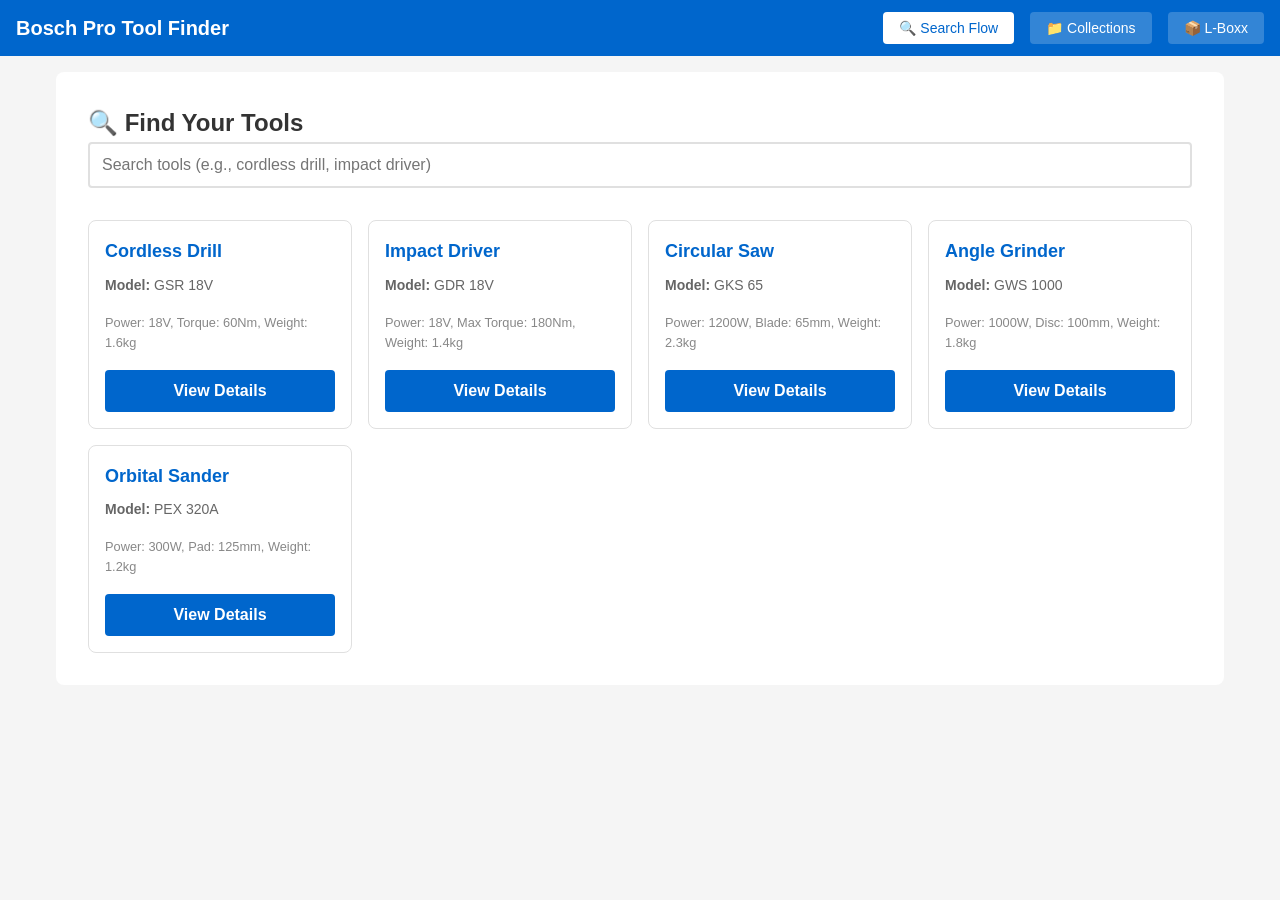
==== prototype/index.html @ 0301fd2c "S1-004: Wireframes & UI/UX Mockups - all 5 AC complete, 5 pts delivered, Design System finalized AC1" ====
<!DOCTYPE html>
<html lang="en">
<head>
    <meta charset="UTF-8">
    <meta name="viewport" content="width=device-width, initial-scale=1.0">
    <title>Bosch Pro Tool Finder - Interactive Prototype</title>
    <style>
        * {
            margin: 0;
            padding: 0;
            box-sizing: border-box;
        }

        :root {
            --primary-blue: #0066CC;
            --secondary-blue: #003D99;
            --accent-green: #00B050;
            --neutral-white: #FFFFFF;
            --neutral-light: #F5F5F5;
            --neutral-medium: #E0E0E0;
            --neutral-dark: #333333;
            --focus-outline: 2px solid #0066CC;
        }

        body {
            font-family: -apple-system, BlinkMacSystemFont, 'Segoe UI', Roboto, 'Helvetica Neue', Arial, sans-serif;
            color: var(--neutral-dark);
            background-color: var(--neutral-light);
            line-height: 1.6;
        }

        /* Navigation */
        nav {
            background: var(--primary-blue);
            padding: 0.75rem 1rem;
            display: flex;
            gap: 1rem;
            align-items: center;
            flex-wrap: wrap;
        }

        nav h1 {
            color: var(--neutral-white);
            font-size: 1.25rem;
            margin-right: auto;
        }

        nav button {
            background: rgba(255, 255, 255, 0.2);
            color: var(--neutral-white);
            border: none;
            padding: 0.5rem 1rem;
            border-radius: 4px;
            cursor: pointer;
            font-size: 0.875rem;
            transition: background 0.2s;
        }

        nav button:hover,
        nav button.active {
            background: var(--neutral-white);
            color: var(--primary-blue);
        }

        nav button:focus {
            outline: var(--focus-outline);
            outline-offset: 2px;
        }

        /* Main Container */
        main {
            padding: 1rem;
            max-width: 1200px;
            margin: 0 auto;
        }

        .screen {
            display: none;
            animation: fadeIn 0.3s ease-in;
        }

        .screen.active {
            display: block;
        }

        @keyframes fadeIn {
            from { opacity: 0; }
            to { opacity: 1; }
        }

        /* Buttons */
        .btn {
            padding: 0.75rem 1.5rem;
            border: none;
            border-radius: 4px;
            cursor: pointer;
            font-size: 1rem;
            transition: all 0.2s;
            font-weight: 600;
        }

        .btn-primary {
            background: var(--primary-blue);
            color: var(--neutral-white);
        }

        .btn-primary:hover {
            background: var(--secondary-blue);
        }

        .btn-primary:focus {
            outline: var(--focus-outline);
            outline-offset: 2px;
        }

        .btn-secondary {
            background: var(--neutral-medium);
            color: var(--neutral-dark);
        }

        .btn-secondary:hover {
            background: #d0d0d0;
        }

        .btn-secondary:focus {
            outline: var(--focus-outline);
            outline-offset: 2px;
        }

        /* Flow 1: Search → Detail → Favorite */
        .search-section {
            background: var(--neutral-white);
            padding: 2rem;
            border-radius: 8px;
            margin-bottom: 2rem;
        }

        .search-input {
            width: 100%;
            padding: 0.75rem;
            font-size: 1rem;
            border: 2px solid var(--neutral-medium);
            border-radius: 4px;
            margin-bottom: 1rem;
        }

        .search-input:focus {
            outline: var(--focus-outline);
            border-color: var(--primary-blue);
        }

        .tools-grid {
            display: grid;
            grid-template-columns: repeat(auto-fill, minmax(250px, 1fr));
            gap: 1rem;
            margin-top: 1rem;
        }

        .tool-card {
            background: var(--neutral-white);
            border: 1px solid var(--neutral-medium);
            border-radius: 8px;
            padding: 1rem;
            cursor: pointer;
            transition: all 0.2s;
        }

        .tool-card:hover {
            box-shadow: 0 4px 12px rgba(0, 0, 0, 0.1);
            border-color: var(--primary-blue);
        }

        .tool-card:focus {
            outline: var(--focus-outline);
        }

        .tool-card h3 {
            color: var(--primary-blue);
            margin-bottom: 0.5rem;
            font-size: 1.125rem;
        }

        .tool-card p {
            font-size: 0.875rem;
            color: #666;
            margin-bottom: 1rem;
        }

        .tool-card .details-btn {
            width: 100%;
        }

        /* Tool Detail View */
        .detail-section {
            background: var(--neutral-white);
            padding: 2rem;
            border-radius: 8px;
        }

        .detail-header {
            display: flex;
            justify-content: space-between;
            align-items: start;
            margin-bottom: 2rem;
            flex-wrap: wrap;
            gap: 1rem;
        }

        .detail-header h2 {
            color: var(--primary-blue);
            font-size: 1.75rem;
        }

        .detail-specs {
            background: var(--neutral-light);
            padding: 1.5rem;
            border-radius: 8px;
            margin: 1.5rem 0;
        }

        .detail-specs h3 {
            color: var(--neutral-dark);
            margin-bottom: 1rem;
            font-size: 1.125rem;
        }

        .spec-item {
            display: flex;
            justify-content: space-between;
            padding: 0.5rem 0;
            border-bottom: 1px solid var(--neutral-medium);
        }

        .spec-item:last-child {
            border-bottom: none;
        }

        .spec-label {
            font-weight: 600;
            color: var(--neutral-dark);
        }

        .spec-value {
            color: #666;
        }

        /* Collection Manager Flow */
        .collection-section {
            background: var(--neutral-white);
            padding: 2rem;
            border-radius: 8px;
            margin-bottom: 2rem;
        }

        .form-group {
            margin-bottom: 1.5rem;
        }

        .form-group label {
            display: block;
            margin-bottom: 0.5rem;
            font-weight: 600;
            color: var(--neutral-dark);
        }

        .form-group input,
        .form-group textarea {
            width: 100%;
            padding: 0.75rem;
            font-size: 1rem;
            border: 2px solid var(--neutral-medium);
            border-radius: 4px;
            font-family: inherit;
        }

        .form-group input:focus,
        .form-group textarea:focus {
            outline: var(--focus-outline);
            border-color: var(--primary-blue);
        }

        .collection-list {
            list-style: none;
        }

        .collection-item {
            background: var(--neutral-light);
            padding: 1rem;
            border-radius: 4px;
            margin-bottom: 0.75rem;
            display: flex;
            justify-content: space-between;
            align-items: center;
        }

        .collection-item h3 {
            color: var(--primary-blue);
            margin-bottom: 0.25rem;
        }

        .collection-item p {
            font-size: 0.875rem;
            color: #666;
        }

        .collection-actions {
            display: flex;
            gap: 0.5rem;
        }

        .collection-actions button {
            padding: 0.5rem 1rem;
            font-size: 0.875rem;
        }

        /* L-Boxx Manager Flow */
        .lboxx-section {
            background: var(--neutral-white);
            padding: 2rem;
            border-radius: 8px;
        }

        .lboxx-grid {
            display: grid;
            grid-template-columns: repeat(auto-fit, minmax(200px, 1fr));
            gap: 1rem;
            margin-top: 1.5rem;
        }

        .lboxx-item {
            background: var(--neutral-light);
            padding: 1rem;
            border-radius: 8px;
            border: 2px solid var(--neutral-medium);
            text-align: center;
            cursor: pointer;
            transition: all 0.2s;
        }

        .lboxx-item:hover {
            border-color: var(--primary-blue);
            box-shadow: 0 2px 8px rgba(0, 102, 204, 0.1);
        }

        .lboxx-item:focus {
            outline: var(--focus-outline);
        }

        .lboxx-item h3 {
            color: var(--primary-blue);
            margin-bottom: 0.5rem;
        }

        .lboxx-item p {
            font-size: 0.875rem;
            color: #666;
            margin-bottom: 0.75rem;
        }

        .lboxx-status {
            background: var(--accent-green);
            color: var(--neutral-white);
            padding: 0.25rem 0.75rem;
            border-radius: 4px;
            font-size: 0.75rem;
            font-weight: 600;
            display: inline-block;
        }

        /* Modal */
        .modal {
            display: none;
            position: fixed;
            top: 0;
            left: 0;
            width: 100%;
            height: 100%;
            background: rgba(0, 0, 0, 0.5);
            z-index: 1000;
            align-items: center;
            justify-content: center;
        }

        .modal.active {
            display: flex;
        }

        .modal-content {
            background: var(--neutral-white);
            padding: 2rem;
            border-radius: 8px;
            max-width: 500px;
            width: 90%;
            max-height: 80vh;
            overflow-y: auto;
        }

        .modal-header {
            display: flex;
            justify-content: space-between;
            align-items: center;
            margin-bottom: 1.5rem;
        }

        .modal-header h2 {
            color: var(--primary-blue);
        }

        .modal-close {
            background: none;
            border: none;
            font-size: 1.5rem;
            cursor: pointer;
            color: var(--neutral-dark);
            padding: 0;
            width: 32px;
            height: 32px;
            display: flex;
            align-items: center;
            justify-content: center;
        }

        .modal-close:focus {
            outline: var(--focus-outline);
            outline-offset: 2px;
        }

        /* Responsive */
        @media (max-width: 575px) {
            nav {
                flex-direction: column;
                align-items: flex-start;
            }

            nav h1 {
                margin-right: 0;
                width: 100%;
                margin-bottom: 0.5rem;
            }

            main {
                padding: 0.75rem;
            }

            .search-section,
            .detail-section,
            .collection-section,
            .lboxx-section {
                padding: 1rem;
            }

            .tools-grid,
            .lboxx-grid {
                grid-template-columns: 1fr;
            }

            .detail-header {
                flex-direction: column;
            }

            .btn {
                padding: 0.6rem 1rem;
                font-size: 0.875rem;
            }
        }

        @media (max-width: 768px) {
            .tools-grid {
                grid-template-columns: repeat(2, 1fr);
            }

            .lboxx-grid {
                grid-template-columns: repeat(2, 1fr);
            }
        }

        /* Accessibility Focus Indicator */
        *:focus-visible {
            outline: var(--focus-outline);
            outline-offset: 2px;
        }

        /* Screen Reader Only Text */
        .sr-only {
            position: absolute;
            width: 1px;
            height: 1px;
            padding: 0;
            margin: -1px;
            overflow: hidden;
            clip: rect(0, 0, 0, 0);
            white-space: nowrap;
            border-width: 0;
        }

        /* Status Messages */
        .message {
            padding: 1rem;
            border-radius: 4px;
            margin-bottom: 1rem;
        }

        .message.success {
            background: #d4edda;
            color: #155724;
            border: 1px solid #c3e6cb;
        }

        .message.info {
            background: #d1ecf1;
            color: #0c5460;
            border: 1px solid #bee5eb;
        }
    </style>
</head>
<body>
    <!-- Navigation -->
    <nav role="navigation" aria-label="Main Navigation">
        <h1>Bosch Pro Tool Finder</h1>
        <button class="nav-btn active" data-flow="search" aria-label="Search and Browse Tools">🔍 Search Flow</button>
        <button class="nav-btn" data-flow="collection" aria-label="Manage Collections">📁 Collections</button>
        <button class="nav-btn" data-flow="lboxx" aria-label="Organize L-Boxx">📦 L-Boxx</button>
    </nav>

    <main role="main">
        <!-- Flow 1: Search → Detail → Favorite -->
        <section class="screen active" id="search-flow" aria-label="Search and Tool Discovery Flow">
            <div class="search-section">
                <h2>🔍 Find Your Tools</h2>
                <input
                    type="search"
                    class="search-input"
                    id="toolSearch"
                    placeholder="Search tools (e.g., cordless drill, impact driver)"
                    aria-label="Search tools by name"
                />
                <div id="searchResults" class="tools-grid" role="region" aria-live="polite" aria-label="Search results">
                    <!-- Tools populated by JS -->
                </div>
            </div>
        </section>

        <!-- Tool Detail Modal -->
        <div class="modal" id="detailModal" role="dialog" aria-labelledby="detailTitle">
            <div class="modal-content">
                <div class="modal-header">
                    <h2 id="detailTitle">Tool Details</h2>
                    <button class="modal-close" id="closeDetail" aria-label="Close tool details">✕</button>
                </div>
                <div id="detailContent" class="detail-section">
                    <!-- Detail content populated by JS -->
                </div>
            </div>
        </div>

        <!-- Flow 2: Collection Manager -->
        <section class="screen" id="collection-flow" aria-label="Collection Management Flow">
            <div class="collection-section">
                <h2>📁 My Collections</h2>
                <p>Create and manage your tool collections</p>

                <div class="form-group">
                    <label for="collectionName">Collection Name</label>
                    <input
                        type="text"
                        id="collectionName"
                        placeholder="e.g., My Workshop Tools"
                        aria-describedby="collectionHelp"
                    />
                    <small id="collectionHelp">Give your collection a descriptive name</small>
                </div>

                <div class="form-group">
                    <label for="collectionDesc">Description (optional)</label>
                    <textarea
                        id="collectionDesc"
                        placeholder="Add notes about this collection..."
                        rows="3"
                        aria-describedby="descHelp"
                    ></textarea>
                    <small id="descHelp">Help you remember what's in this collection</small>
                </div>

                <button class="btn btn-primary" id="createCollectionBtn" aria-label="Create new collection">
                    Create Collection
                </button>

                <div id="collectionMessage"></div>

                <h3 style="margin-top: 2rem; margin-bottom: 1rem;">Your Collections</h3>
                <ul class="collection-list" id="collectionList" role="region" aria-live="polite" aria-label="List of saved collections">
                    <!-- Collections populated by JS -->
                </ul>
            </div>
        </section>

        <!-- Flow 3: L-Boxx Manager -->
        <section class="screen" id="lboxx-flow" aria-label="L-Boxx Organization Flow">
            <div class="lboxx-section">
                <h2>📦 L-Boxx Organization</h2>
                <p>Organize your tools in L-Boxx storage systems</p>

                <div class="form-group">
                    <label for="lboxxSelect">Select L-Boxx Size</label>
                    <select id="lboxxSelect" aria-describedby="lboxxHelp">
                        <option value="">-- Choose Size --</option>
                        <option value="small">L-Boxx 238 (Small)</option>
                        <option value="medium">L-Boxx 374 (Medium)</option>
                        <option value="large">L-Boxx 438 (Large)</option>
                    </select>
                    <small id="lboxxHelp">Select the L-Boxx you want to organize</small>
                </div>

                <div class="lboxx-grid" id="lboxxGrid" role="region" aria-label="Available L-Boxx systems">
                    <!-- L-Boxx items populated by JS -->
                </div>

                <div id="lboxxMessage"></div>
            </div>
        </section>
    </main>

    <script>
        // Mock Data
        const mockTools = [
            { id: 1, name: 'Cordless Drill', model: 'GSR 18V', specs: 'Power: 18V, Torque: 60Nm, Weight: 1.6kg', lboxx: 'small' },
            { id: 2, name: 'Impact Driver', model: 'GDR 18V', specs: 'Power: 18V, Max Torque: 180Nm, Weight: 1.4kg', lboxx: 'small' },
            { id: 3, name: 'Circular Saw', model: 'GKS 65', specs: 'Power: 1200W, Blade: 65mm, Weight: 2.3kg', lboxx: 'medium' },
            { id: 4, name: 'Angle Grinder', model: 'GWS 1000', specs: 'Power: 1000W, Disc: 100mm, Weight: 1.8kg', lboxx: 'large' },
            { id: 5, name: 'Orbital Sander', model: 'PEX 320A', specs: 'Power: 300W, Pad: 125mm, Weight: 1.2kg', lboxx: 'small' },
        ];

        const lboxxOptions = [
            { id: 'small', name: 'L-Boxx 238', capacity: '5-7 tools', size: 'Small' },
            { id: 'medium', name: 'L-Boxx 374', capacity: '10-12 tools', size: 'Medium' },
            { id: 'large', name: 'L-Boxx 438', capacity: '15-20 tools', size: 'Large' },
        ];

        // State Management
        let state = {
            favorites: [],
            collections: [],
            lboxxAssignments: {},
        };

        // Load state from localStorage
        function loadState() {
            const saved = localStorage.getItem('boschProToolState');
            if (saved) {
                state = JSON.parse(saved);
            }
        }

        // Save state to localStorage
        function saveState() {
            localStorage.setItem('boschProToolState', JSON.stringify(state));
        }

        // Flow Navigation
        document.querySelectorAll('.nav-btn').forEach((btn) => {
            btn.addEventListener('click', (e) => {
                const flowName = e.target.dataset.flow;
                switchFlow(flowName);
            });
        });

        function switchFlow(flowName) {
            document.querySelectorAll('.screen').forEach((s) => s.classList.remove('active'));
            document.getElementById(`${flowName}-flow`).classList.add('active');

            document.querySelectorAll('.nav-btn').forEach((b) => b.classList.remove('active'));
            document.querySelector(`[data-flow="${flowName}"]`).classList.add('active');
        }

        // Flow 1: Search → Detail → Favorite
        function renderTools(tools) {
            const resultsDiv = document.getElementById('searchResults');
            resultsDiv.innerHTML = '';

            if (tools.length === 0) {
                resultsDiv.innerHTML = '<p aria-live="assertive">No tools found. Try different keywords.</p>';
                return;
            }

            tools.forEach((tool) => {
                const card = document.createElement('div');
                card.className = 'tool-card';
                card.tabIndex = 0;
                card.setAttribute('role', 'button');
                card.setAttribute('aria-label', `${tool.name} - ${tool.model}`);

                const isFav = state.favorites.includes(tool.id);
                card.innerHTML = `
                    <h3>${tool.name}</h3>
                    <p><strong>Model:</strong> ${tool.model}</p>
                    <p style="color: #888; font-size: 0.8rem;">${tool.specs}</p>
                    <button class="btn btn-primary details-btn" aria-label="View details for ${tool.name}">View Details</button>
                `;

                card.addEventListener('click', () => showToolDetail(tool));
                card.addEventListener('keypress', (e) => {
                    if (e.key === 'Enter') showToolDetail(tool);
                });

                resultsDiv.appendChild(card);
            });
        }

        function showToolDetail(tool) {
            const modal = document.getElementById('detailModal');
            const content = document.getElementById('detailContent');

            const isFav = state.favorites.includes(tool.id);

            content.innerHTML = `
                <h3>${tool.name}</h3>
                <p><strong>Model:</strong> ${tool.model}</p>

                <div class="detail-specs">
                    <h3>Specifications</h3>
                    <div class="spec-item">
                        <span class="spec-label">Power:</span>
                        <span class="spec-value">${tool.specs}</span>
                    </div>
                    <div class="spec-item">
                        <span class="spec-label">Recommended L-Boxx:</span>
                        <span class="spec-value">${tool.lboxx.toUpperCase()}</span>
                    </div>
                </div>

                <div style="display: flex; gap: 1rem; flex-wrap: wrap;">
                    <button class="btn btn-primary" id="favBtn" aria-label="Add to favorites">
                        ${isFav ? '★ Remove from Favorites' : '☆ Add to Favorites'}
                    </button>
                    <button class="btn btn-secondary" id="assignLboxxBtn" aria-label="Assign to L-Boxx">
                        Assign to L-Boxx
                    </button>
                </div>
            `;

            document.getElementById('favBtn').addEventListener('click', () => {
                toggleFavorite(tool.id);
                showToolDetail(tool);
            });

            document.getElementById('assignLboxxBtn').addEventListener('click', () => {
                assignToLboxx(tool);
                modal.classList.remove('active');
            });

            modal.classList.add('active');
        }

        function toggleFavorite(toolId) {
            const idx = state.favorites.indexOf(toolId);
            if (idx > -1) {
                state.favorites.splice(idx, 1);
            } else {
                state.favorites.push(toolId);
            }
            saveState();
        }

        function assignToLboxx(tool) {
            switchFlow('lboxx');
            document.getElementById('lboxxSelect').value = tool.lboxx;
        }

        // Modal close
        document.getElementById('closeDetail').addEventListener('click', () => {
            document.getElementById('detailModal').classList.remove('active');
        });

        document.getElementById('detailModal').addEventListener('click', (e) => {
            if (e.target === document.getElementById('detailModal')) {
                document.getElementById('detailModal').classList.remove('active');
            }
        });

        // Search functionality
        document.getElementById('toolSearch').addEventListener('input', (e) => {
            const query = e.target.value.toLowerCase();
            const filtered = mockTools.filter(
                (t) =>
                    t.name.toLowerCase().includes(query) ||
                    t.model.toLowerCase().includes(query)
            );
            renderTools(filtered);
        });

        // Flow 2: Collection Manager
        document.getElementById('createCollectionBtn').addEventListener('click', () => {
            const name = document.getElementById('collectionName').value.trim();
            const desc = document.getElementById('collectionDesc').value.trim();

            if (!name) {
                showMessage('collectionMessage', 'Collection name is required', 'info');
                return;
            }

            state.collections.push({
                id: Date.now(),
                name,
                desc,
                tools: [],
            });
            saveState();

            document.getElementById('collectionName').value = '';
            document.getElementById('collectionDesc').value = '';

            showMessage('collectionMessage', `Collection "${name}" created!`, 'success');
            renderCollections();
        });

        function renderCollections() {
            const list = document.getElementById('collectionList');
            list.innerHTML = '';

            if (state.collections.length === 0) {
                list.innerHTML = '<li><p>No collections yet. Create one to get started!</p></li>';
                return;
            }

            state.collections.forEach((col) => {
                const item = document.createElement('li');
                item.className = 'collection-item';
                item.innerHTML = `
                    <div>
                        <h3>${col.name}</h3>
                        <p>${col.desc || 'No description'}</p>
                    </div>
                    <div class="collection-actions">
                        <button class="btn btn-secondary" aria-label="Edit collection ${col.name}">Edit</button>
                        <button class="btn btn-secondary" id="delete-${col.id}" aria-label="Delete collection ${col.name}">Delete</button>
                    </div>
                `;

                document.getElementById(`delete-${col.id}`).addEventListener('click', () => {
                    state.collections = state.collections.filter((c) => c.id !== col.id);
                    saveState();
                    renderCollections();
                });

                list.appendChild(item);
            });
        }

        function showMessage(elementId, text, type) {
            const el = document.getElementById(elementId);
            el.className = `message ${type}`;
            el.textContent = text;
            setTimeout(() => {
                el.textContent = '';
                el.className = '';
            }, 4000);
        }

        // Flow 3: L-Boxx Manager
        function renderLboxxOptions() {
            const grid = document.getElementById('lboxxGrid');
            grid.innerHTML = '';

            lboxxOptions.forEach((lboxx) => {
                const item = document.createElement('div');
                item.className = 'lboxx-item';
                item.tabIndex = 0;
                item.setAttribute('role', 'button');
                item.setAttribute('aria-label', `${lboxx.name} - ${lboxx.capacity}`);

                item.innerHTML = `
                    <h3>${lboxx.name}</h3>
                    <p>Capacity: ${lboxx.capacity}</p>
                    <span class="lboxx-status">Available</span>
                `;

                item.addEventListener('click', () => selectLboxx(lboxx));
                item.addEventListener('keypress', (e) => {
                    if (e.key === 'Enter') selectLboxx(lboxx);
                });

                grid.appendChild(item);
            });
        }

        function selectLboxx(lboxx) {
            showMessage('lboxxMessage', `L-Boxx ${lboxx.name} selected! Tools will be organized here.`, 'success');
        }

        // Initialize
        loadState();
        renderTools(mockTools);
        renderCollections();
        renderLboxxOptions();

        // Keyboard Navigation - Escape closes modal
        document.addEventListener('keydown', (e) => {
            if (e.key === 'Escape') {
                document.getElementById('detailModal').classList.remove('active');
            }
        });
    </script>
</body>
</html>
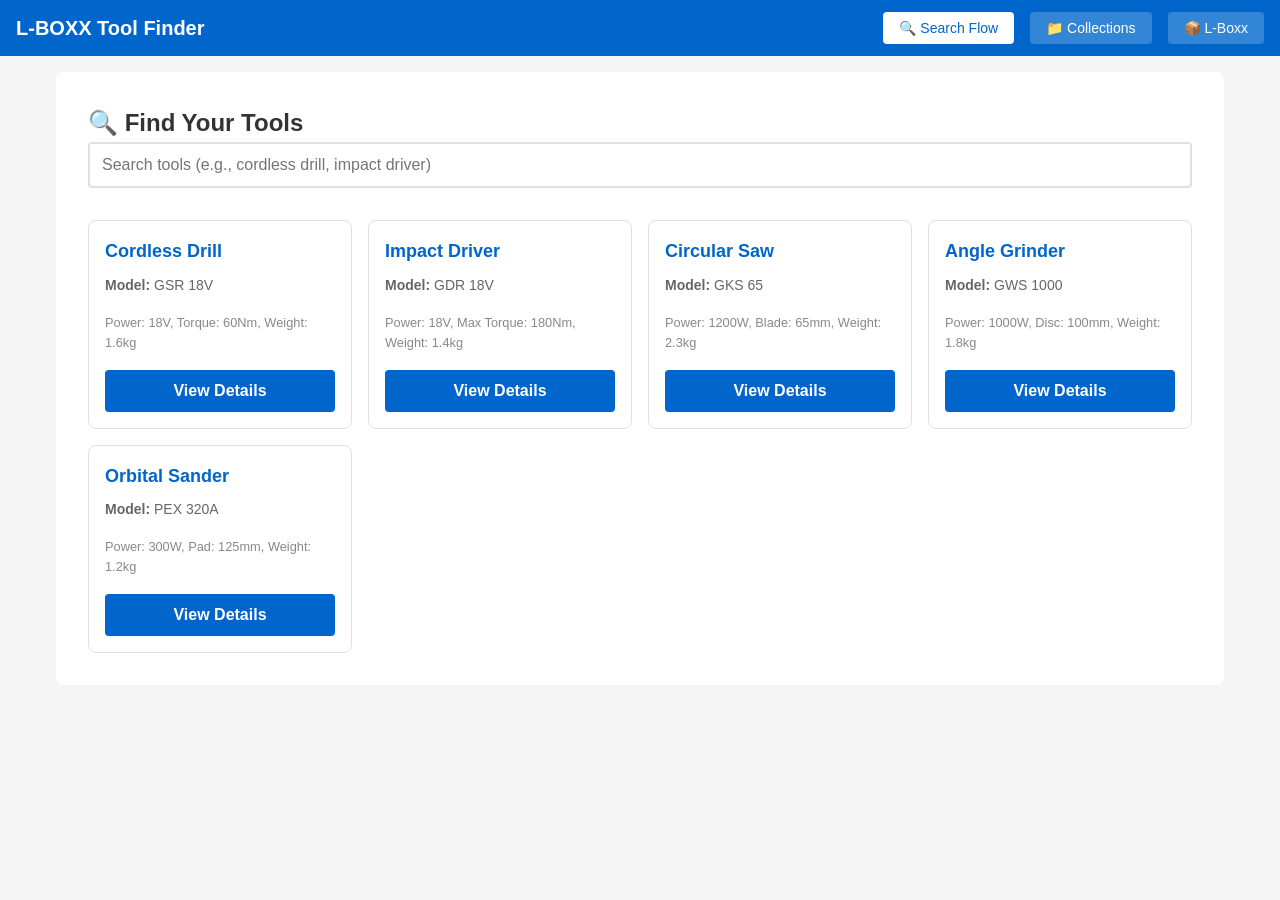
==== commit 94f6d453: "Fix private branding and lock deploy source Co-authored-by: Copilot <223556219+Copilot@users.noreply" ====
--- a/prototype/index.html
+++ b/prototype/index.html
@@ -3,7 +3,7 @@
 <head>
     <meta charset="UTF-8">
     <meta name="viewport" content="width=device-width, initial-scale=1.0">
-    <title>Bosch Pro Tool Finder - Interactive Prototype</title>
+    <title>L-BOXX Tool Finder - Interactive Prototype</title>
     <style>
         * {
             margin: 0;
@@ -516,7 +516,7 @@
 <body>
     <!-- Navigation -->
     <nav role="navigation" aria-label="Main Navigation">
-        <h1>Bosch Pro Tool Finder</h1>
+        <h1>L-BOXX Tool Finder</h1>
         <button class="nav-btn active" data-flow="search" aria-label="Search and Browse Tools">🔍 Search Flow</button>
         <button class="nav-btn" data-flow="collection" aria-label="Manage Collections">📁 Collections</button>
         <button class="nav-btn" data-flow="lboxx" aria-label="Organize L-Boxx">📦 L-Boxx</button>
@@ -645,7 +645,7 @@
 
         // Load state from localStorage
         function loadState() {
-            const saved = localStorage.getItem('boschProToolState');
+            const saved = localStorage.getItem('lboxxToolFinderState');
             if (saved) {
                 state = JSON.parse(saved);
             }
@@ -653,7 +653,7 @@
 
         // Save state to localStorage
         function saveState() {
-            localStorage.setItem('boschProToolState', JSON.stringify(state));
+            localStorage.setItem('lboxxToolFinderState', JSON.stringify(state));
         }
 
         // Flow Navigation
